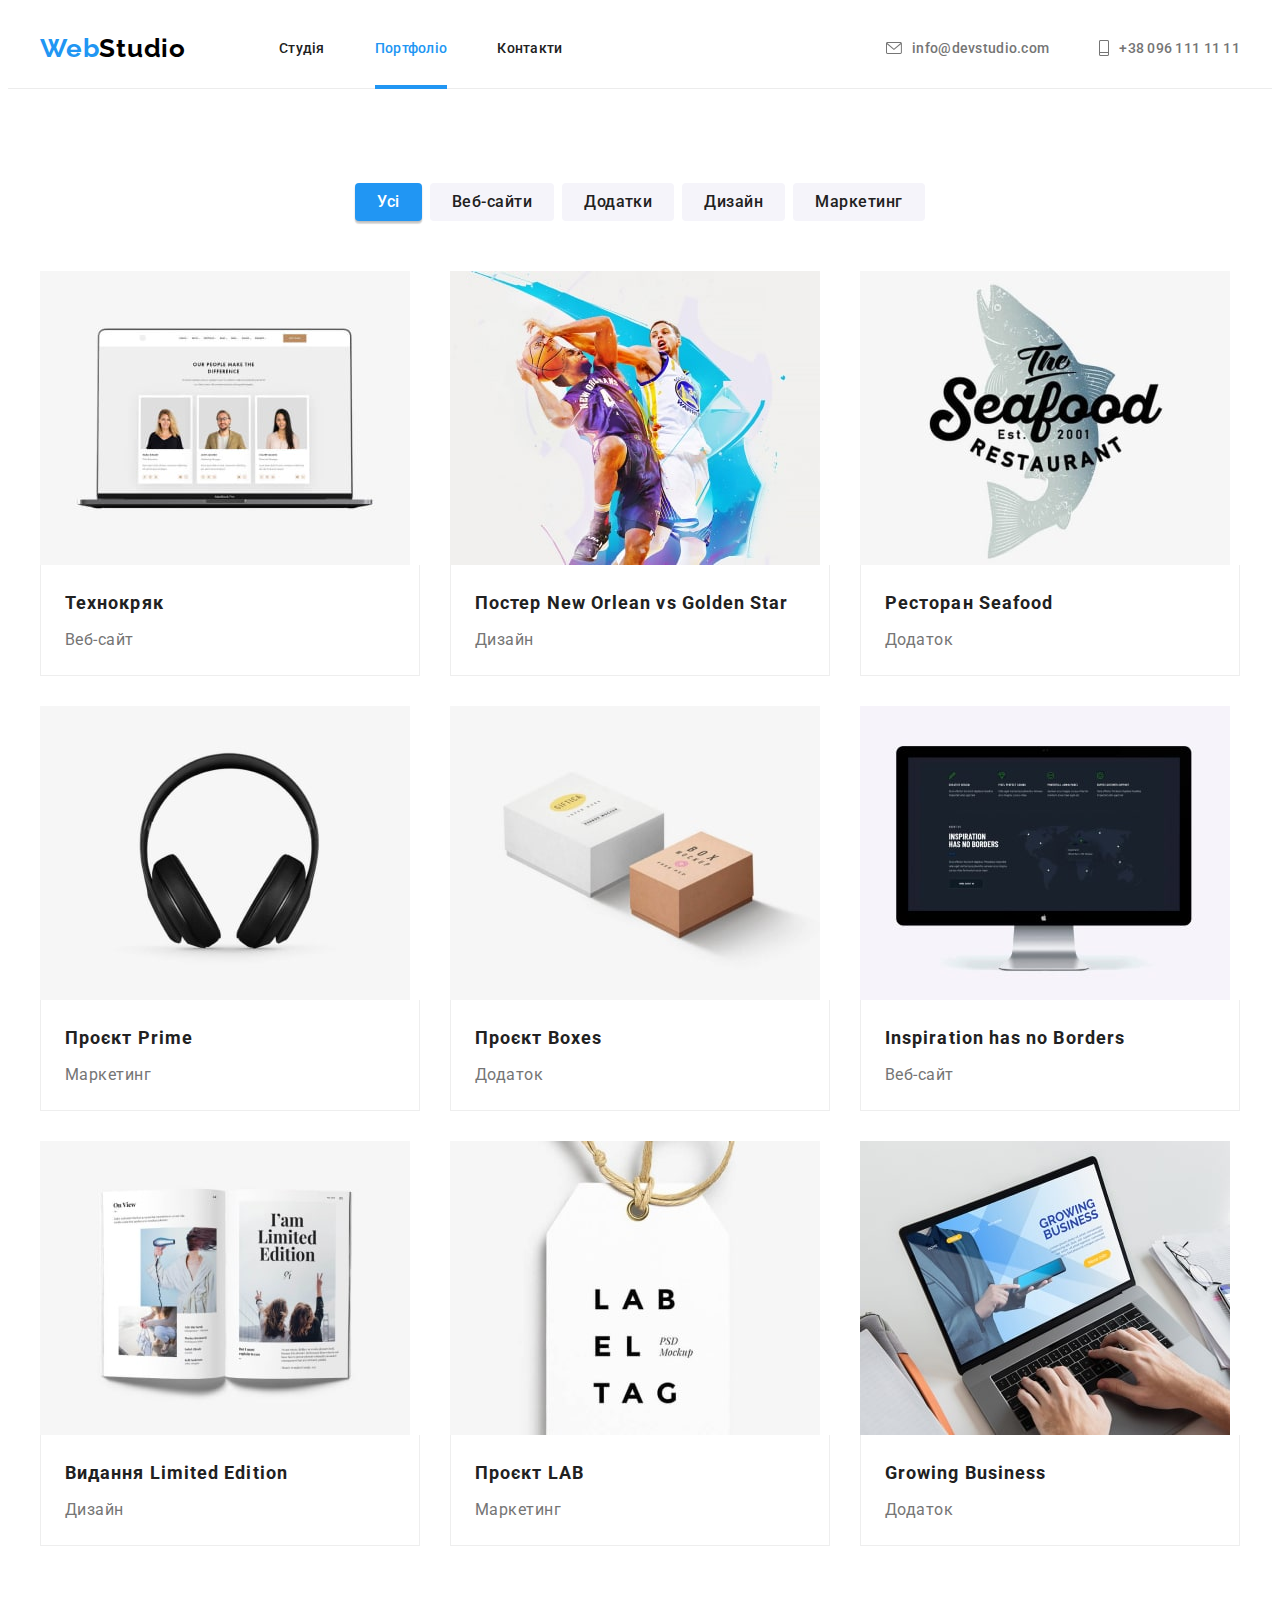
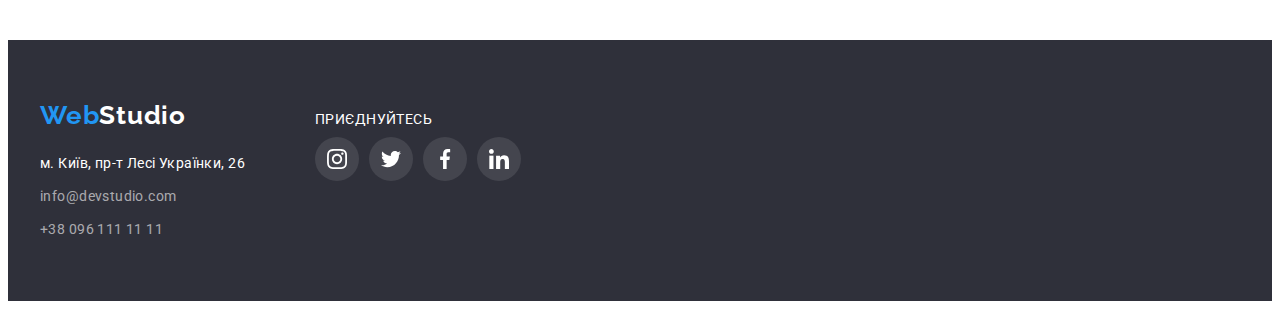
==== portfolio.html @ 65a273dd "Initial commit" ====
<!DOCTYPE html>
<html lang="uk">

<head>
  <meta charset="UTF-8" />
  <meta http-equiv="X-UA-Compatible" content="IE=edge" />
  <meta name="viewport" content="width=device-width, initial-scale=1.0" />
  <title>Головна</title>
  <link rel="preconnect" href="https://fonts.googleapis.com" />
  <link rel="preconnect" href="https://fonts.gstatic.com" crossorigin />
  <link href="https://fonts.googleapis.com/css2?family=Raleway:wght@700&family=Roboto:wght@400;500;700;900&display=swap"
    rel="stylesheet" />
  <link rel="stylesheet" href="https://cdnjs.cloudflare.com/ajax/libs/modern-normalize/1.1.0/modern-normalize.min.css"
    integrity="sha512-wpPYUAdjBVSE4KJnH1VR1HeZfpl1ub8YT/NKx4PuQ5NmX2tKuGu6U/JRp5y+Y8XG2tV+wKQpNHVUX03MfMFn9Q=="
    crossorigin="anonymous" referrerpolicy="no-referrer" />
  <link rel="stylesheet" href="./css/styles.css" />
</head>

<body class="body">
  <!-- Основна навігація сайту -->
  <header class="header">
    <div class="container header-container">
      <a class="header-logo link" href="./index.html">Web<span class="header-logo-second">Studio</span></a>
      <nav class="header-nav">
        <ul class="header-nav-list list">
          <li class="header-nav-item">
            <a class="header-link link" href="./index.html">Студія</a>
          </li>
          <li class="header-nav-item">
            <a class="header-link link current" href="./portfolio.html">Портфоліо</a>
          </li>
          <li class="header-nav-item">
            <a class="header-link link" href="">Контакти</a>
          </li>
        </ul>
      </nav>
      <ul class="header-contacts-list list">
        <li class="header-contacts-item">
          <a class="header-contacts-link link" href="mailto:info@devstudio.com">
            <svg class="contacts-icon" width="16" height="12">
              <use href="./images/icons.svg#envelope"></use>
            </svg>
            info@devstudio.com
          </a>
        </li>
        <li class="header-contacts-item">
          <a class="header-contacts-link link" href="tel:+380961111111">
            <svg class="contacts-icon" width="10" height="16">
              <use href="./images/icons.svg#smartphone"></use>
            </svg>
            +38 096 111 11 11
          </a>
        </li>
      </ul>
    </div>
  </header>
  <main class="main section">
    <section class="projects-filter">
      <div class="container">
        <h1 class="projects-title visually-hidden">Наші Проєкти</h1>
        <ul class="projects-filter-list list">
          <li class="list-item">
            <button class="category-button current-button" type="button">Усі</button>
          </li>
          <li class="list-item">
            <button class="category-button" type="button">Веб-сайти</button>
          </li>
          <li class="list-item"><button class="category-button" type="button">Додатки</button></li>
          <li class="list-item"><button class="category-button" type="button">Дизайн</button></li>
          <li class="list-item">
            <button class="category-button" type="button">Маркетинг</button>
          </li>
        </ul>
        <ul class="projects-list list cards-set">
          <li class="project-card cards-set-item">
            <a href="#" class="project-link" target="_blank">
              <div class="project-thumb">
                <img src="./images/portfolio/projects/img-0.jpg" alt="Проєкт Технокряк" class="project-img" width="370"
                  height="294" />
                <div class="overlay">
                  <p class="overlay-desc">
                    Ресурс пропонує комплексні пропозиції з різним рівнем функціоналу та сервісів. Все це дозволить
                    відвідувачу отримати вичерпні відомості про компанію чи приватну особу.
                  </p>
                </div>
              </div>
              <div class="project-desc">
                <h2 class="project-name">Технокряк</h2>
                <p class="project-type">Веб-сайт</p>
              </div>
            </a>
          </li>
          <li class="project-card cards-set-item">
            <a href="#" class="project-link" target="_blank">
              <div class="project-thumb">
                <img src="./images/portfolio/projects/img-1.jpg" alt="Проєкт постер" class="project-img" width="370"
                  height="294" />
                <div class="overlay">
                  <p class="overlay-desc">
                    Ресурс пропонує комплексні пропозиції з різним рівнем функціоналу та сервісів. Все це дозволить
                    відвідувачу отримати вичерпні відомості про компанію чи приватну особу.
                  </p>
                </div>
              </div>
              <div class="project-desc">
                <h2 class="project-name">Постер New Orlean vs Golden Star</h2>
                <p class="project-type">Дизайн</p>
              </div>
            </a>
          </li>
          <li class="project-card cards-set-item">
            <a href="#" class="project-link" target="_blank">
              <div class="project-thumb">
                <img src="./images/portfolio/projects/img-2.jpg" alt="Проєкт додаток ресторан" class="project-img"
                  width="370" height="294" />
                <div class="overlay">
                  <p class="overlay-desc">
                    Ресурс пропонує комплексні пропозиції з різним рівнем функціоналу та сервісів. Все це дозволить
                    відвідувачу отримати вичерпні відомості про компанію чи приватну особу.
                  </p>
                </div>
              </div>
              <div class="project-desc">
                <h2 class="project-name">Ресторан <span lang="en">Seafood</span></h2>
                <p class="project-type">Додаток</p>
              </div>
            </a>
          </li>
          <li class="project-card cards-set-item">
            <a href="#" class="project-link" target="_blank">
              <div class="project-thumb">
                <img src="./images/portfolio/projects/img-3.jpg" alt="Проєкт Маркетинг Prime" class="project-img"
                  width="370" height="294" />
                <div class="overlay">
                  <p class="overlay-desc">
                    Ресурс пропонує комплексні пропозиції з різним рівнем функціоналу та сервісів. Все це дозволить
                    відвідувачу отримати вичерпні відомості про компанію чи приватну особу.
                  </p>
                </div>
              </div>
              <div class="project-desc">
                <h2 class="project-name">Проєкт Prime</h2>
                <p class="project-type">Маркетинг</p>
              </div>
            </a>
          </li>
          <li class="project-card cards-set-item">
            <a href="#" class="project-link" target="_blank">
              <div class="project-thumb">
                <img src="./images/portfolio/projects/img-4.jpg" alt="Проєкт додаток Boxes" class="project-img"
                  width="370" height="294" />
                <div class="overlay">
                  <p class="overlay-desc">
                    Ресурс пропонує комплексні пропозиції з різним рівнем функціоналу та сервісів. Все це дозволить
                    відвідувачу отримати вичерпні відомості про компанію чи приватну особу.
                  </p>
                </div>
              </div>
              <div class="project-desc">
                <h2 class="project-name">Проєкт <span lang="en">Boxes</span></h2>
                <p class="project-type">Додаток</p>
              </div>
            </a>
          </li>
          <li class="project-card cards-set-item">
            <a href="#" class="project-link" target="_blank">
              <div class="project-thumb">
                <img src="./images/portfolio/projects/img-5.jpg" alt="Проєкт Веб-сайт Inspiration has no Borders"
                  class="project-img" width="370" height="294" />
                <div class="overlay">
                  <p class="overlay-desc">
                    Ресурс пропонує комплексні пропозиції з різним рівнем функціоналу та сервісів. Все це дозволить
                    відвідувачу отримати вичерпні відомості про компанію чи приватну особу.
                  </p>
                </div>
              </div>
              <div class="project-desc">
                <h2 class="project-name" lang="en">Inspiration has no Borders</h2>
                <p class="project-type">Веб-сайт</p>
              </div>
            </a>
          </li>
          <li class="project-card cards-set-item">
            <a href="#" class="project-link" target="_blank">
              <div class="project-thumb">
                <img src="./images/portfolio/projects/img-6.jpg" alt="Проєкт Видання Limited Edition"
                  class="project-img" width="370" height="294" />
                <div class="overlay">
                  <p class="overlay-desc">
                    Ресурс пропонує комплексні пропозиції з різним рівнем функціоналу та сервісів. Все це дозволить
                    відвідувачу отримати вичерпні відомості про компанію чи приватну особу.
                  </p>
                </div>
              </div>
              <div class="project-desc">
                <h2 class="project-name">Видання <span lang="en">Limited Edition</span></h2>
                <p class="project-type">Дизайн</p>
              </div>
            </a>
          </li>
          <li class="project-card cards-set-item">
            <a href="#" class="project-link" target="_blank">
              <div class="project-thumb">
                <img src="./images/portfolio/projects/img-7.jpg" alt="Проєкт Маркетинг LAB " class="project-img"
                  width="370" height="294" />
                <div class="overlay">
                  <p class="overlay-desc">
                    Ресурс пропонує комплексні пропозиції з різним рівнем функціоналу та сервісів. Все це дозволить
                    відвідувачу отримати вичерпні відомості про компанію чи приватну особу.
                  </p>
                </div>
              </div>
              <div class="project-desc">
                <h2 class="project-name">Проєкт <span lang="en">LAB</span></h2>
                <p class="project-type">Маркетинг</p>
              </div>
            </a>
          </li>
          <li class="project-card cards-set-item">
            <div class="project-thumb">
              <a href="#" class="project-link" target="_blank">
                <img src="./images/portfolio/projects/img-8.jpg" alt="Проєкт додаток Growing Business"
                  class="project-img" width="370" height="294" />
                <div class="overlay">
                  <p class="overlay-desc">
                    Ресурс пропонує комплексні пропозиції з різним рівнем функціоналу та сервісів. Все це дозволить
                    відвідувачу отримати вичерпні відомості про компанію чи приватну особу.
                  </p>
                </div>
            </div>
            <div class="project-desc">
              <h2 class="project-name"><span lang="en">Growing Business</span></h2>
              <p class="project-type">Додаток</p>
            </div>
            </a>
          </li>
        </ul>
      </div>
    </section>
  </main>
  <!-- Наша адреса -->
  <footer class="footer">
    <div class="container">
      <div>
        <a class="footer-logo link" href="./index.html">Web<span class="footer-logo-second">Studio</span></a>
        <address class="address">
          <ul class="list">
            <li class="footer-list-item">
              <a class="map-link link" href="https://goo.gl/maps/CPtrU1FHBa2aNyZL9" target="_blank"
                rel="noopener noreferrer">м. Київ, пр-т Лесі Українки, 26<br />
              </a>
            </li>
            <li class="footer-list-item">
              <a class="mail-link link" href="mailto:info@devstudio.com">info@devstudio.com<br /> </a>
            </li>
            <li class="footer-list-item">
              <a class="tel-link link" href="tel:+380961111111">+38 096 111 11 11</a>
            </li>
          </ul>
        </address>
      </div>
      <div class="dark-bg-social">
        <p class="dark-bg-title item-title">Приєднуйтесь</p>
        <ul class="social list">
          <li class="social-item">
            <a class="dark-bg-link social-link link" href="https://instagram.com/" target="_blank"
              rel="noopener noreferrer" aria-label="Instagram">
              <svg class="social-icon" width="20" height="20">
                <use href="./images/icons.svg#instagram"></use>
              </svg>
            </a>
          </li>
          <li class="social-item">
            <a class="dark-bg-link social-link link" href="https://twitter.com/" target="_blank"
              rel="noopener noreferrer" aria-label="Twitter">
              <svg class="social-icon" width="20" height="20">
                <use href="./images/icons.svg#twitter"></use>
              </svg>
            </a>
          </li>
          <li class="social-item">
            <a class="dark-bg-link social-link link" href="https://facebook.com/" target="_blank"
              rel="noopener noreferrer" aria-label="Facebook">
              <svg class="social-icon" width="20" height="20">
                <use href="./images/icons.svg#facebook"></use>
              </svg>
            </a>
          </li>
          <li class="social-item">
            <a class="dark-bg-link social-link link" href="https://linkedin.com/" target="_blank"
              rel="noopener noreferrer" aria-label="LinkedIn">
              <svg class="social-icon" width="20" height="20">
                <use href="./images/icons.svg#linkedin"></use>
              </svg>
            </a>
          </li>
        </ul>
      </div>
    </div>
  </footer>
</body>

</html>
---- css/styles.css ----
:root {
  /* Шрифти */
  --main-font: Roboto, sans-serif;
  --secondary-font: Raleway, sans-serif;

  /* Відстань між літерами */
  --ls-6: 0.06em;
  --ls-3: 0.03em;
  --ls-2: 0.02em;

  /* Розміри та жирність шрифту */
  --main-txt-size: 14px;
  --bold-f: 700;
  --line-h: calc(16 / 14);

  /* Кольори тексту */
  --main-txt-color: #212121;
  --secondary-txt-color: #757575;
  --accent-txt-color: #2196f3;
  --light-txt-color: #ffffff;
  --dark-txt-color: #000000;
  --contacts-txt-color: rgba(255, 255, 255, 0.6);

  /* Кольори фону */
  --main-bgc: #ffffff;
  --dark-bgc: #2f303a;
  --light-bgc: #f5f4fa;
  --accent-bgc: #2196f3;
  --accent-bgc-hover: #188ce8;
  --social-bgc: #afb1b8;
  --social-dark-bgc: #646464;

  /* Кольори рамок */
  --social-brd: #afb1b8;

  /* Сітки */
  --indent: 30px;
  --items: 3;

  /* Анімації */
  --timing-function: cubic-bezier(0.4, 0, 0.2, 1);
}

/**
  |============================
  | Базові стилі
  |============================
*/
body {
  font-family: var(--main-font);
  color: var(--main-txt-color);
  background-color: var(--main-bgc);
}

/* Скидання стилів */
h1,
h2,
h3,
h4,
h5,
h6,
p {
  margin: 0;
}

img {
  display: block;
}

.list {
  list-style: none;
  margin: 0;
  padding: 0;
}

.link {
  text-decoration: none;
  color: currentColor;
}

.container {
  width: 1200px;
  padding-left: 15px;
  padding-right: 15px;
  margin-left: auto;
  margin-right: auto;
}

.section {
  padding-top: 94px;
  padding-bottom: 94px;
}

/* Хедер */
.header {
  border-bottom: 1px solid #ececec;
}

.header-container {
  display: flex;
  align-items: center;
}

.header-logo {
  font-family: var(--secondary-font);
  font-weight: var(--bold-f);
  font-size: 26px;
  line-height: calc(31 / 26);
  letter-spacing: var(--ls-3);
  color: var(--accent-txt-color);

  margin-right: 93px;
  transition: color 250ms var(--timing-function);
}

.header-logo-second {
  color: var(--dark-txt-color);
}

.header-nav {
  margin-right: auto;
}

.header-nav-list,
.header-contacts-list {
  display: flex;
}

.header-nav-list .header-nav-item + .header-nav-item {
  margin-left: 50px;
}

.header-link {
  display: block;
  padding: 28px 0;
  font-weight: 500;
  font-size: var(--main-txt-size);
  line-height: var(--line-h);
  letter-spacing: var(--ls-2);
  color: var(--main-txt-color);

  position: relative;
  transition: color 250ms var(--timing-function);
}

.header-link::after {
  content: "";
  display: block;
  width: 100%;
  height: 4px;
  background-color: var(--accent-bgc);

  position: absolute;
  left: 0;
  bottom: -4.5px;
  opacity: 0;
  transition: opacity 250ms var(--timing-function);
}

.header-link.current::after,
.header-link:hover::after,
.header-link:focus::after {
  opacity: 1;
}

.header-contacts-list {
  font-weight: 500;
  font-size: var(--main-txt-size);
  line-height: var(--line-h);
  letter-spacing: var(--ls-2);
  color: var(--contacts-txt-color);
}

.header-contacts-item {
  display: flex;
  align-items: center;
  margin-right: 50px;
}

.header-contacts-item:last-child {
  margin-right: 0;
}

.contacts-icon {
  margin-right: 10px;
}

.header-contacts-item > .header-contacts-item:last-child {
  margin-right: 0;
}

.header-contacts-link {
  display: flex;
  align-items: center;
  padding-top: 32px;
  padding-bottom: 32px;
  color: var(--secondary-txt-color);
  fill: currentColor;
  transition: color 250ms var(--timing-function);
}

.header-link.current,
.header-link:hover,
.header-link:focus,
.header-contacts-link:hover,
.header-contacts-link:focus {
  color: var(--accent-txt-color);
}

/* Hero */
.hero {
  background-color: var(--dark-bgc);
  text-align: center;
  padding-top: 200px;
  padding-bottom: 200px;
  max-width: 1600px;
  margin-left: auto;
  margin-right: auto;
  background-color: #c4c4c4;
  background-image: linear-gradient(
      rgba(47, 48, 58, 0.4),
      rgba(47, 48, 58, 0.4)
    ),
    url(../images/index/hero/hero.jpg);
  background-position: center;
  background-repeat: no-repeat;
  background-size: cover;
}

.hero > div {
  width: 696px;
}

.hero-title {
  font-weight: 900;
  font-size: 44px;
  line-height: calc(60 / 44);
  letter-spacing: var(--ls-6);
  text-transform: uppercase;
  color: var(--main-bgc);

  margin-bottom: 45px;
}

.hero-button {
  background-color: var(--accent-bgc);
  font-family: inherit;
  font-weight: var(--bold-f);
  font-size: 16px;
  line-height: calc(30 / 16);
  letter-spacing: var(--ls-6);
  color: var(--light-txt-color);

  padding: 8px 30px;
  border-radius: 4px;
  border-width: 0;

  transition: background-color 250ms var(--timing-function),
    color 250ms var(--timing-function);
}

.hero-button:hover,
.hero-button:focus {
  cursor: pointer;
  background-color: var(--accent-bgc-hover);
}

/* Модальне вікно */
.backdrop {
  position: fixed;
  top: 0;
  left: 0;
  width: 100%;
  height: 100%;
  background-color: rgba(0, 0, 0, 0.2);
  transition: opacity 500ms var(--timing-function);
  z-index: 1;
}

.backdrop.is-hidden {
  opacity: 0;
  pointer-events: none;
}

.modal {
  width: 528px;
  height: 581px;
  border-radius: 4px;
  background-color: var(--main-bgc);
  box-shadow: 0 1px 3px 0 rgba(0, 0, 0, 0.12);
  box-shadow: 0 1px 1px 0 rgba(0, 0, 0, 0.14);
  box-shadow: 0 2px 1px 0 rgba(0, 0, 0, 0.2);

  position: absolute;
  top: 50%;
  left: 50%;
  transform: translate(-50%, -50%);
}

.modal-close-btn {
  position: absolute;
  top: 8px;
  right: 8px;

  width: 30px;
  height: 30px;

  background-color: var(--main-bgc);
  border-radius: 50%;
  border-color: rgba(0, 0, 0, 0.1);

  display: flex;
  align-items: center;
  justify-content: center;

  transition: background-color 250ms var(--timing-function);
}

.modal-close-btn:hover,
.modal-close-btn:focus {
  cursor: pointer;
}

/* Приховування заголовку */
.visually-hidden {
  border: 0;
  clip: rect(0 0 0 0);
  height: auto;
  margin: 0;
  overflow: hidden;
  padding: 0;
  position: absolute;
  width: 0;
  white-space: nowrap;
}

/* Заголовки секцій */
.section-title {
  font-size: 36px;
  line-height: calc(42 / 36);
  text-align: center;
  letter-spacing: var(--ls-3);

  margin-bottom: 50px;
}

/**
  |============================
  | Набір карток
  |============================
*/
.cards-set {
  display: flex;
  flex-wrap: wrap;
  gap: var(--indent);
}

.cards-set-item {
  flex-basis: calc((100% - var(--indent) * (var(--items) - 1)) / var(--items));
}

/* Особливості */
.features.section {
  padding-bottom: 0;
}
.features.list {
  --items: 4;
}

.features-bg {
  display: flex;
  justify-content: center;
  align-items: center;

  height: 120px;
  background-color: #f5f4fa;
  margin-bottom: 30px;
  border-radius: 4px;
}

.item-title {
  font-size: var(--main-txt-size);
  line-height: var(--line-h);
  letter-spacing: var(--ls-3);
  text-transform: uppercase;

  margin-bottom: 10px;
}

.features-item-desc {
  font-size: var(--main-txt-size);
  line-height: calc(24 / 14);
  letter-spacing: var(--ls-3);
  color: var(--secondary-txt-color);
}

/* Чим ми займаємося */
.services-list-item {
  position: relative;
}

.services-title > p {
  display: flex;
  justify-content: center;
  align-items: center;
  position: absolute;
  left: 0;
  bottom: 0;
  width: 370px;
  height: 70px;

  font-size: var(--main-txt-size);
  line-height: var(--line-h);
  font-weight: var(--bold-f);
  letter-spacing: var(--ls-3);
  color: var(--light-txt-color);
  text-transform: uppercase;

  background-color: rgba(47, 48, 58, 0.8);
}

/* Наша команда */
.team.section {
  background-color: var(--light-bgc);
}

.team.list {
  --items: 4;
}

.team-item {
  background-color: var(--main-bgc);
  border-radius: 0 0 4px 4px;
  box-shadow: 0 1px 3px 0 rgba(0, 0, 0, 0.12), 0 1px 1px 0 rgba(0, 0, 0, 0.14),
    0 2px 1px 0 rgba(0, 0, 0, 0.2);
}

.team-item-block {
  padding: 30px;
}

.team-item-title {
  font-weight: 500;
  font-size: 16px;
  line-height: calc(19 / 16);
  text-align: center;
  letter-spacing: var(--ls-3);
  margin-bottom: 10px;
}

.team-item-desc {
  font-weight: 500;
  line-height: calc(19 / 16);
  text-align: center;
  letter-spacing: var(--ls-3);
  color: var(--secondary-txt-color);
  margin-bottom: 16px;
}

.social.list {
  display: flex;
  justify-content: center;
  gap: 10px;
}

.social-link {
  display: flex;
  align-items: center;
  justify-content: center;

  width: 44px;
  height: 44px;
  border-radius: 50%;

  fill: var(--social-bgc);

  transition: background-color 250ms var(--timing-function),
    fill 250ms var(--timing-function);
}

.social-link:hover,
.social-link:focus {
  background-color: var(--accent-bgc);
  fill: var(--main-bgc);
}

.social-link:hover .social-icon,
.social-link:focus .social-icon {
  fill: #ffffff;
}

/* Наші постійні клієнти */

.client.list {
  --items: 6;
}

.client-item {
  width: 170px;
  height: 92px;
}

.client-link {
  display: flex;
  justify-content: center;
  align-items: center;
  height: 92px;
  border: 1px solid var(--social-brd);
  border-radius: 4px;
  fill: var(--social-bgc);

  transition: fill 250ms var(--timing-function),
    border-color 250ms var(--timing-function);
}

.client-link:hover,
.client-link:focus {
  fill: var(--accent-bgc);
  border-color: var(--accent-bgc);
}

/* Футер */
.footer {
  background-color: var(--dark-bgc);

  padding-top: 60px;
  padding-bottom: 60px;
}

.footer-logo {
  font-family: var(--secondary-font);
  font-weight: var(--bold-f);
  font-size: 26px;
  line-height: calc(31 / 26);
  letter-spacing: var(--ls-3);
  color: var(--accent-txt-color);

  display: block;
  margin-bottom: 20px;

  transition: color 250ms var(--timing-function);
}

.footer-logo-second {
  color: var(--light-txt-color);
}

.footer-list-item {
  margin-bottom: 9px;
}

.footer-list-item:last-child {
  margin-bottom: 0;
}

.footer > .container {
  display: flex;
  gap: 70px;
  align-items: baseline;
}

.dark-bg-link {
  background-color: rgba(255, 255, 255, 0.1);
}

.dark-bg-link .social-icon {
  fill: #ffffff;
}

.map-link {
  font-size: var(--main-txt-size);
  line-height: calc(24 / 14);
  letter-spacing: var(--ls-3);
  color: var(--light-txt-color);
  font-style: normal;
}

.mail-link,
.tel-link {
  font-size: var(--main-txt-size);
  line-height: calc(24 / 14);
  letter-spacing: var(--ls-3);
  color: var(--contacts-txt-color);
  font-style: normal;

  transition: color 250ms var(--timing-function);
}

.mail-link:hover,
.tel-link:hover,
.mail-link:focus,
.tel-link:focus {
  color: var(--accent-txt-color);
}

.dark-bg-title {
  color: var(--light-txt-color);
}

/**
  |============================
  | Портфоліо
  |============================
*/
/* Фільтр проектів */
.projects-filter-list {
  display: flex;
  justify-content: center;
  gap: 8px;
  margin-bottom: 50px;
}

.category-button {
  background-color: var(--light-bgc);
  font-family: inherit;
  font-weight: 500;
  font-size: 16px;
  line-height: calc(26 / 16);
  letter-spacing: var(--ls-3);
  color: var(--main-txt-color);

  padding: 6px 22px;

  border: 0;
  border-radius: 4px;

  transition: background-color 250ms var(--timing-function),
    color 250ms var(--timing-function), box-shadow 250ms var(--timing-function);
}

.category-button.current-button,
.category-button:hover,
.category-button:focus {
  background-color: var(--accent-bgc);
  color: var(--light-txt-color);
  cursor: pointer;

  box-shadow: 0 3px 1px rgba(0, 0, 0, 0.1), 0 1px 2px rgba(0, 0, 0, 0.08),
    0 2px 2px rgba(0, 0, 0, 0.12);
}

/* Проекти */
.project-link {
  display: block;
  text-decoration: none;
}

.project-link:hover {
  box-shadow: 0 1px 1px 0 rgba(0, 0, 0, 0.12), 0 4px 4px 0 rgba(0, 0, 0, 0.06),
    1px 4px 6px 0 rgba(0, 0, 0, 0.16);
}

.project-desc {
  border: 1px solid #eeeeee;
  padding: 20px 24px;
  border-top: none;
}

.project-name {
  font-size: 18px;
  line-height: calc(36 / 18);
  letter-spacing: var(--ls-6);
  margin-bottom: 4px;
  color: var(--main-txt-color);
}

.project-type {
  line-height: calc(30 / 16);
  letter-spacing: var(--ls-3);
  color: var(--secondary-txt-color);
}

.project-thumb {
  position: relative;
  overflow: hidden;
}

.overlay {
  position: absolute;
  top: 0;
  left: 0;
  width: 100%;
  height: 100%;

  display: flex;
  justify-content: center;
  align-items: center;

  padding: 63px 24px;
  background-color: rgba(33, 150, 243, 0.9);

  transform: translateY(100%);
  transition: transform 250ms var(--timing-function),
    opacity 250ms var(--timing-function);
}

.project-card:hover .overlay {
  transform: translateY(0%);
}

.overlay-desc {
  color: var(--light-txt-color);
  font-size: 18px;
  line-height: calc(28 / 18);
  letter-spacing: var(--ls3);
}
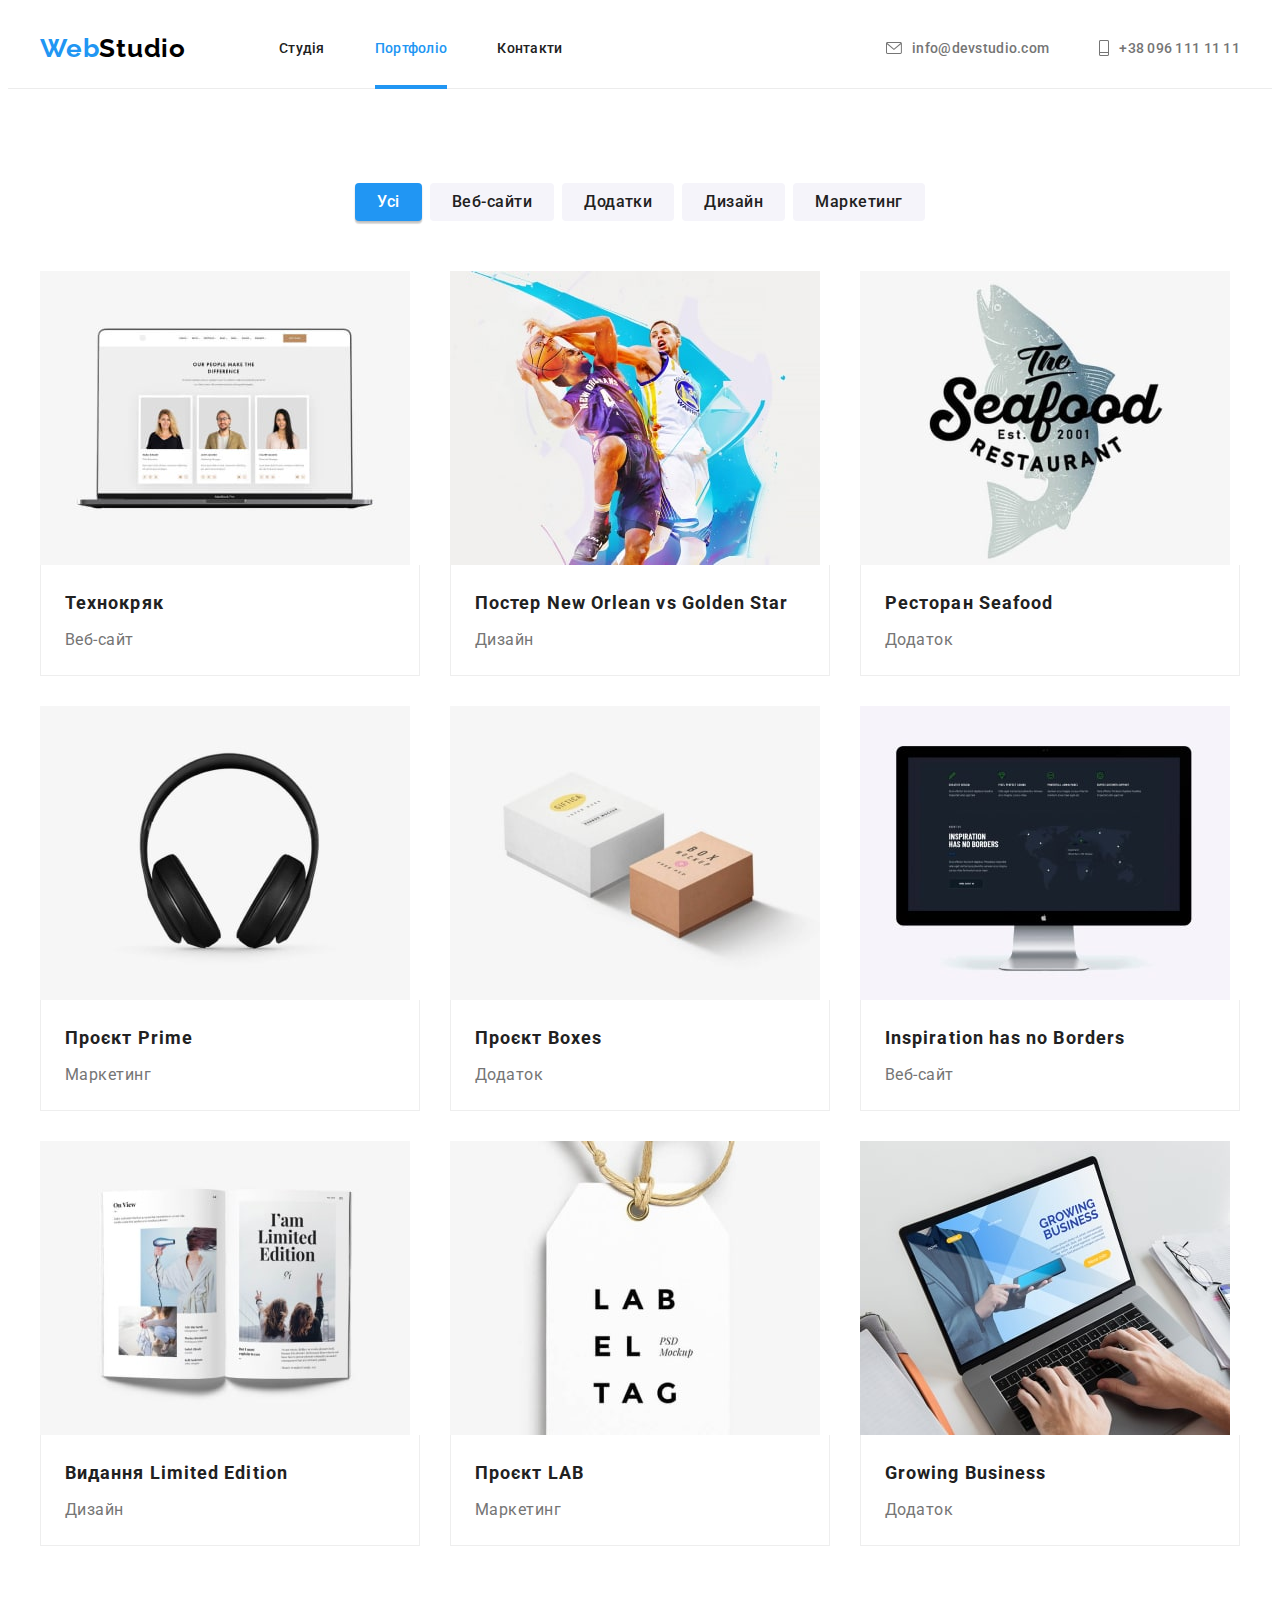
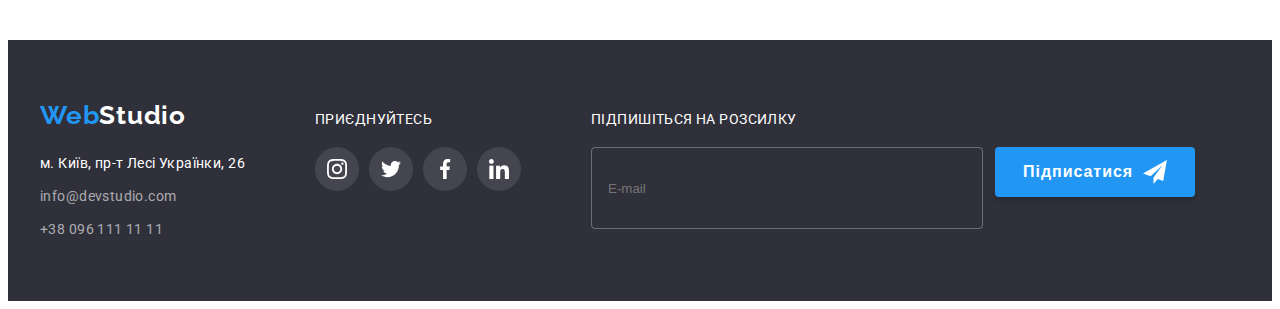
==== commit 10bd9f91: "Додає ховер і фокус до елементів форми" ====
--- a/portfolio.html
+++ b/portfolio.html
@@ -296,6 +296,21 @@
           </li>
         </ul>
       </div>
+      <div class="dark-bg-subscribe">
+        <form class="dark-bg-form">
+          <label for="subscribe" class="dark-bg-title item-title">
+            Підпишіться на розсилку
+          </label>
+          <div class="subscribe-block">
+            <input class="dark-bg-input" type="email" name="subscribe" id="subscribe" placeholder="E-mail">
+            <button class="subscribe-button" type="submit">Підписатися
+              <svg class="subscribe-icon" width="24" height="24">
+                <use href="./images/icons.svg#send"></use>
+              </svg>
+            </button>
+          </div>
+        </form>
+      </div>
     </div>
   </footer>
 </body>
--- a/css/styles.css
+++ b/css/styles.css
@@ -32,6 +32,7 @@
 
   /* Кольори рамок */
   --social-brd: #afb1b8;
+  --accent-brd: #2196f3;
 
   /* Сітки */
   --indent: 30px;
@@ -265,7 +266,11 @@
   background-color: var(--accent-bgc-hover);
 }
 
-/* Модальне вікно */
+/**
+  |============================
+  | Модальне вікно
+  |============================
+*/
 .backdrop {
   position: fixed;
   top: 0;
@@ -295,6 +300,8 @@
   top: 50%;
   left: 50%;
   transform: translate(-50%, -50%);
+
+  padding: 40px;
 }
 
 .modal-close-btn {
@@ -319,6 +326,144 @@
 .modal-close-btn:hover,
 .modal-close-btn:focus {
   cursor: pointer;
+}
+
+.modal-close-icon:hover {
+  fill: var(--accent-bgc);
+  transition: fill 250ms var(--timing-function);
+}
+
+/* Форма реєстрації */
+.regform-title {
+  display: block;
+  margin-bottom: 12px;
+  font-size: 20px;
+  line-height: calc(23 / 20);
+  text-align: center;
+  letter-spacing: var(--ls-3);
+
+  color: #212121;
+}
+
+.regform-group {
+  width: 100%;
+}
+
+.regform-field {
+  position: relative;
+  display: block;
+}
+
+.regform-label {
+  display: flex;
+  justify-content: flex-start;
+  margin-top: 10px;
+  margin-bottom: 4px;
+  font-size: 12px;
+  color: rgba(117, 117, 117, 1);
+  line-height: calc(14.06 / 12);
+}
+
+.regform-input {
+  width: 100%;
+  height: 40px;
+  border: 1px solid rgba(33, 33, 33, 0.2);
+  border-radius: 4px;
+  padding-left: 41px;
+  padding-right: 41px;
+  font-size: 12px;
+}
+
+.regform-input:hover,
+.regform-input:focus {
+  border-color: var(--accent-bgc);
+  transition: border-color 250ms var(--timing-function);
+}
+
+.regform-input:hover + .regform-icon,
+.regform-input:focus + .regform-icon {
+  fill: var(--accent-bgc);
+  transition: fill 250ms var(--timing-function);
+}
+
+.regform-text {
+  width: 100%;
+  padding: 12px 16px;
+  font-size: 12px;
+  line-height: calc(14 / 12);
+  letter-spacing: 0.01em;
+  margin-bottom: 20px;
+}
+
+.regform-text::placeholder {
+  color: rgba(117, 117, 117, 0.5);
+}
+
+.regform-icon {
+  position: absolute;
+  top: 50%;
+  left: 14px;
+}
+
+.regform-terms {
+  display: flex;
+  align-items: center;
+  justify-content: center;
+  margin-bottom: 30px;
+}
+
+.regform-desc {
+  font-size: var(--main-txt-size);
+  line-height: calc(24 / 14);
+
+  letter-spacing: var(--ls-3);
+
+  color: var(--secondary-txt-color);
+}
+
+.regform-link {
+  font-size: var(--main-txt-size);
+  color: var(--accent-txt-color);
+}
+
+.regform-checked-icon {
+  margin-right: 8px;
+}
+
+.checked-icon {
+  opacity: 0;
+  transition: opacity 250ms var(--timing-function);
+}
+
+.regform-checkbox:checked + .regform-checked-icon .checked-icon {
+  opacity: 1;
+}
+
+.unchecked-icon {
+  transition: opacity 250ms var(--timing-function);
+}
+
+.regform-checkbox:checked + .regform-checked-icon .unchecked-icon {
+  opacity: 0;
+}
+
+.regform-button {
+  width: 200px;
+  height: 50px;
+
+  background-color: var(--accent-bgc);
+  box-shadow: 0px 4px 4px rgba(0, 0, 0, 0.15);
+  border: 0;
+  border-radius: 4px;
+
+  letter-spacing: var(--ls-6);
+  color: #ffffff;
+}
+
+.regform-button:hover {
+  cursor: pointer;
+  background-color: var(--accent-bgc-hover);
+  transition: background-color 250ms var(--timing-function);
 }
 
 /* Приховування заголовку */
@@ -379,12 +524,14 @@
 }
 
 .item-title {
+  display: block;
+
   font-size: var(--main-txt-size);
   line-height: var(--line-h);
   letter-spacing: var(--ls-3);
   text-transform: uppercase;
 
-  margin-bottom: 10px;
+  margin-bottom: 20px;
 }
 
 .features-item-desc {
@@ -595,6 +742,48 @@
 
 .dark-bg-title {
   color: var(--light-txt-color);
+}
+
+.dark-bg-input {
+  width: 358px;
+  height: 50px;
+  color: rgba(255, 255, 255, 0.6);
+  border: 1px solid rgba(255, 255, 255, 0.3);
+  border-radius: 4px;
+  padding: 15px 16px;
+  margin-right: 12px;
+  background-color: transparent;
+}
+
+.subscribe-block {
+  display: flex;
+}
+
+.subscribe-button {
+  display: flex;
+  align-items: center;
+  width: 200px;
+  height: 50px;
+  padding: 10px 28px;
+  background-color: var(--accent-bgc);
+  border: 0;
+  border-radius: 4px;
+  box-shadow: 0px 4px 4px rgba(0, 0, 0, 0.15);
+  color: var(--light-txt-color);
+  font-size: 16px;
+  font-weight: var(--bold-f);
+  line-height: calc(30 / 16);
+  letter-spacing: var(--ls-6);
+
+  transition: opacity 250ms var(--timing-function);
+}
+
+.subscribe-button:hover {
+  cursor: pointer;
+}
+
+.subscribe-icon {
+  margin-left: 10px;
 }
 
 /**
